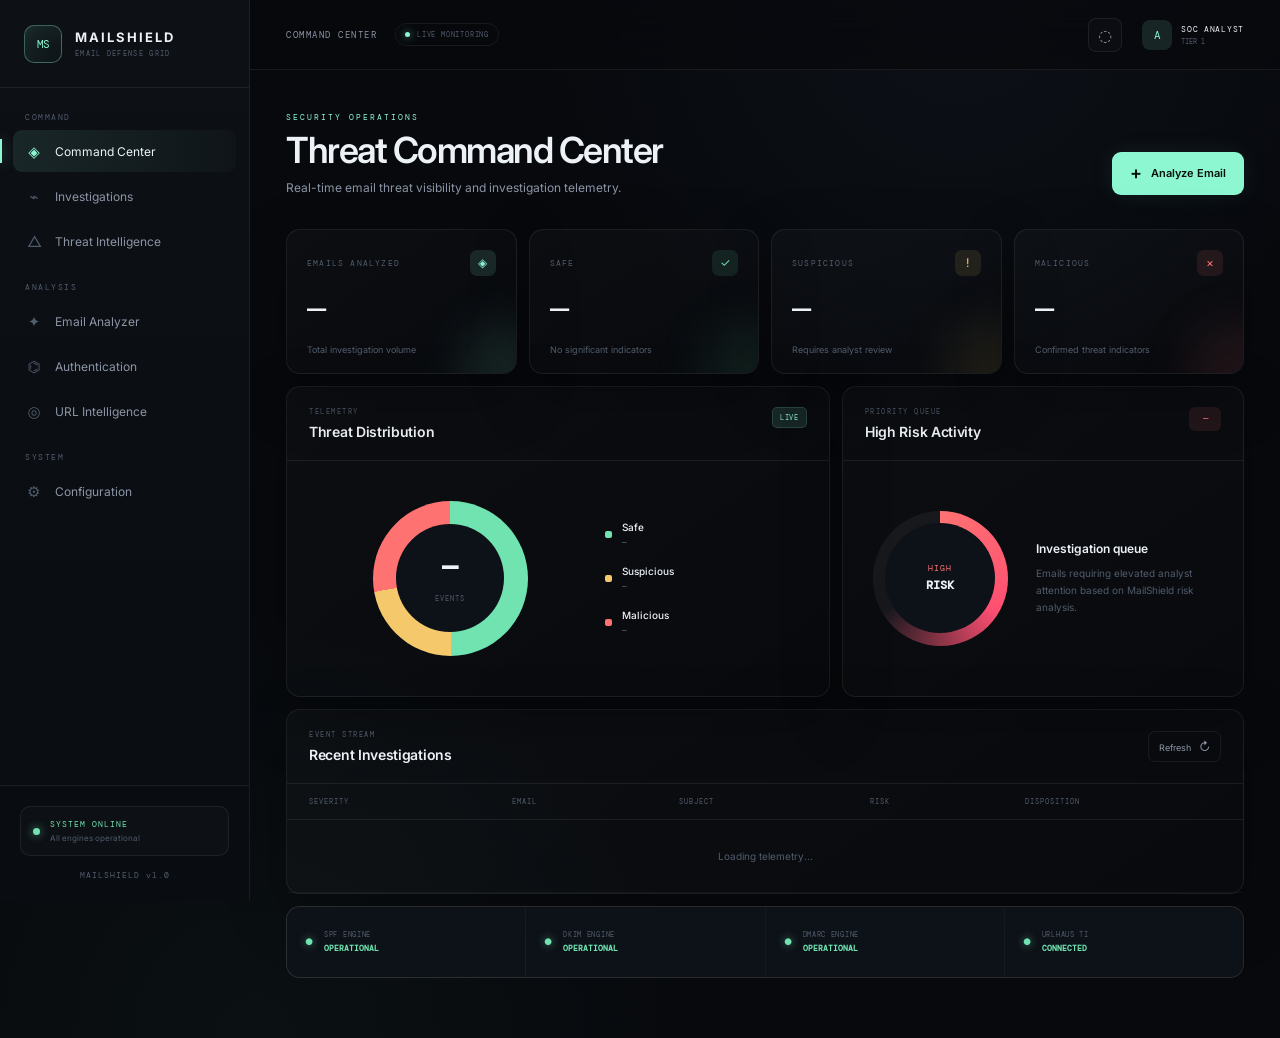
==== frontend/index.html @ 7ecb0693 "Initial MailShield project" ====
<!DOCTYPE html>
<html lang="en">

<head>

    <meta charset="UTF-8">

    <meta
        name="viewport"
        content="width=device-width, initial-scale=1.0"
    >

    <meta
        name="description"
        content="MailShield Email Threat Detection and Investigation Platform"
    >

    <title>MailShield — Security Operations Center</title>

    <link
        rel="stylesheet"
        href="style.css"
    >

</head>


<body>

    <div class="app-shell">

        <!-- =========================================
             SIDEBAR
        ========================================== -->

        <aside class="sidebar">

            <div class="brand">

                <div class="brand-mark">
                    MS
                </div>

                <div class="brand-text">

                    <div class="brand-name">
                        MAILSHIELD
                    </div>

                    <div class="brand-subtitle">
                        EMAIL DEFENSE GRID
                    </div>

                </div>

            </div>


            <nav class="navigation">

                <div class="nav-section-title">
                    COMMAND
                </div>

                <a
                    href="#"
                    class="nav-item active"
                >
                    <span class="nav-icon">◈</span>
                    <span>Command Center</span>
                </a>


                <a
                    href="#"
                    class="nav-item"
                >
                    <span class="nav-icon">⌁</span>
                    <span>Investigations</span>
                </a>


                <a
                    href="#"
                    class="nav-item"
                >
                    <span class="nav-icon">△</span>
                    <span>Threat Intelligence</span>
                </a>


                <div class="nav-section-title">
                    ANALYSIS
                </div>


                <a
                    href="#"
                    class="nav-item"
                >
                    <span class="nav-icon">✦</span>
                    <span>Email Analyzer</span>
                </a>


                <a
                    href="#"
                    class="nav-item"
                >
                    <span class="nav-icon">⌬</span>
                    <span>Authentication</span>
                </a>


                <a
                    href="#"
                    class="nav-item"
                >
                    <span class="nav-icon">◎</span>
                    <span>URL Intelligence</span>
                </a>


                <div class="nav-section-title">
                    SYSTEM
                </div>


                <a
                    href="#"
                    class="nav-item"
                >
                    <span class="nav-icon">⚙</span>
                    <span>Configuration</span>
                </a>


            </nav>


            <div class="sidebar-footer">

                <div class="system-status">

                    <span class="status-dot"></span>

                    <div>

                        <div class="status-title">
                            SYSTEM ONLINE
                        </div>

                        <div class="status-detail">
                            All engines operational
                        </div>

                    </div>

                </div>


                <div class="version">
                    MAILSHIELD v1.0
                </div>

            </div>

        </aside>


        <!-- =========================================
             MAIN CONTENT
        ========================================== -->

        <main class="main-content">


            <!-- TOP BAR -->

            <header class="topbar">

                <div class="mobile-brand">
                    MAILSHIELD
                </div>


                <div class="topbar-left">

                    <div class="breadcrumb">
                        COMMAND CENTER
                    </div>

                    <div class="live-indicator">
                        <span></span>
                        LIVE MONITORING
                    </div>

                </div>


                <div class="topbar-right">

                    <button
                        class="icon-button"
                        title="Notifications"
                    >
                        ◌
                    </button>


                    <div class="analyst-profile">

                        <div class="avatar">
                            A
                        </div>

                        <div class="analyst-info">

                            <div class="analyst-name">
                                SOC ANALYST
                            </div>

                            <div class="analyst-role">
                                TIER 1
                            </div>

                        </div>

                    </div>

                </div>

            </header>


            <!-- =====================================
                 CONTENT
            ====================================== -->

            <section class="dashboard-content">


                <div class="page-heading">

                    <div>

                        <div class="eyebrow">
                            SECURITY OPERATIONS
                        </div>

                        <h1>
                            Threat Command Center
                        </h1>

                        <p>
                            Real-time email threat visibility and investigation telemetry.
                        </p>

                    </div>


                    <button
                        class="upload-button"
                        id="uploadButton"
                    >
                        <span>+</span>
                        Analyze Email
                    </button>

                </div>


                <!-- =================================
                     KPI CARDS
                ================================== -->

                <section class="metrics-grid">


                    <article class="metric-card">

                        <div class="metric-header">

                            <span class="metric-label">
                                EMAILS ANALYZED
                            </span>

                            <span class="metric-icon">
                                ◈
                            </span>

                        </div>

                        <div
                            class="metric-value"
                            id="totalEmails"
                        >
                            —
                        </div>

                        <div class="metric-footer">
                            Total investigation volume
                        </div>

                    </article>


                    <article class="metric-card safe">

                        <div class="metric-header">

                            <span class="metric-label">
                                SAFE
                            </span>

                            <span class="metric-icon">
                                ✓
                            </span>

                        </div>

                        <div
                            class="metric-value"
                            id="safeEmails"
                        >
                            —
                        </div>

                        <div class="metric-footer">
                            No significant indicators
                        </div>

                    </article>


                    <article class="metric-card warning">

                        <div class="metric-header">

                            <span class="metric-label">
                                SUSPICIOUS
                            </span>

                            <span class="metric-icon">
                                !
                            </span>

                        </div>

                        <div
                            class="metric-value"
                            id="suspiciousEmails"
                        >
                            —
                        </div>

                        <div class="metric-footer">
                            Requires analyst review
                        </div>

                    </article>


                    <article class="metric-card danger">

                        <div class="metric-header">

                            <span class="metric-label">
                                MALICIOUS
                            </span>

                            <span class="metric-icon">
                                ×
                            </span>

                        </div>

                        <div
                            class="metric-value"
                            id="maliciousEmails"
                        >
                            —
                        </div>

                        <div class="metric-footer">
                            Confirmed threat indicators
                        </div>

                    </article>


                </section>


                <!-- =================================
                     ANALYTICS ROW
                ================================== -->

                <section class="analytics-grid">


                    <!-- THREAT DISTRIBUTION -->

                    <article class="panel distribution-panel">

                        <div class="panel-header">

                            <div>

                                <div class="panel-kicker">
                                    TELEMETRY
                                </div>

                                <h2>
                                    Threat Distribution
                                </h2>

                            </div>

                            <span class="panel-live">
                                LIVE
                            </span>

                        </div>


                        <div class="distribution-content">

                            <div class="donut-wrapper">

                                <div
                                    class="donut"
                                    id="threatDonut"
                                >

                                    <div class="donut-center">

                                        <strong id="donutTotal">
                                            —
                                        </strong>

                                        <span>
                                            EVENTS
                                        </span>

                                    </div>

                                </div>

                            </div>


                            <div class="legend">

                                <div class="legend-item">

                                    <span class="legend-marker safe-marker"></span>

                                    <div>
                                        <strong>Safe</strong>
                                        <span id="safeLegend">—</span>
                                    </div>

                                </div>


                                <div class="legend-item">

                                    <span class="legend-marker suspicious-marker"></span>

                                    <div>
                                        <strong>Suspicious</strong>
                                        <span id="suspiciousLegend">—</span>
                                    </div>

                                </div>


                                <div class="legend-item">

                                    <span class="legend-marker malicious-marker"></span>

                                    <div>
                                        <strong>Malicious</strong>
                                        <span id="maliciousLegend">—</span>
                                    </div>

                                </div>

                            </div>

                        </div>

                    </article>


                    <!-- RISK OVERVIEW -->

                    <article class="panel risk-panel">

                        <div class="panel-header">

                            <div>

                                <div class="panel-kicker">
                                    PRIORITY QUEUE
                                </div>

                                <h2>
                                    High Risk Activity
                                </h2>

                            </div>

                            <span
                                class="risk-count"
                                id="highRiskCount"
                            >
                                —
                            </span>

                        </div>


                        <div class="risk-visual">

                            <div class="risk-ring">

                                <div class="risk-ring-inner">

                                    <span>
                                        HIGH
                                    </span>

                                    <strong>
                                        RISK
                                    </strong>

                                </div>

                            </div>


                            <div class="risk-copy">

                                <div class="risk-title">
                                    Investigation queue
                                </div>

                                <p>
                                    Emails requiring elevated analyst attention based on MailShield risk analysis.
                                </p>

                            </div>

                        </div>

                    </article>


                </section>


                <!-- =================================
                     RECENT INVESTIGATIONS
                ================================== -->

                <section class="panel investigations-panel">


                    <div class="panel-header investigations-header">

                        <div>

                            <div class="panel-kicker">
                                EVENT STREAM
                            </div>

                            <h2>
                                Recent Investigations
                            </h2>

                        </div>


                        <button
                            class="view-all"
                            id="refreshButton"
                        >
                            Refresh
                            <span>↻</span>
                        </button>

                    </div>


                    <div class="table-wrapper">

                        <table>

                            <thead>

                                <tr>

                                    <th>
                                        SEVERITY
                                    </th>

                                    <th>
                                        EMAIL
                                    </th>

                                    <th>
                                        SUBJECT
                                    </th>

                                    <th>
                                        RISK
                                    </th>

                                    <th>
                                        DISPOSITION
                                    </th>

                                </tr>

                            </thead>


                            <tbody id="investigationTable">

                                <tr>

                                    <td
                                        colspan="5"
                                        class="loading-row"
                                    >
                                        Loading telemetry...
                                    </td>

                                </tr>

                            </tbody>

                        </table>

                    </div>

                </section>


                <!-- =================================
                     SYSTEM TELEMETRY
                ================================== -->

                <section class="telemetry-strip">

                    <div class="telemetry-item">

                        <span class="telemetry-icon">
                            ●
                        </span>

                        <div>

                            <span class="telemetry-label">
                                SPF ENGINE
                            </span>

                            <strong>
                                OPERATIONAL
                            </strong>

                        </div>

                    </div>


                    <div class="telemetry-item">

                        <span class="telemetry-icon">
                            ●
                        </span>

                        <div>

                            <span class="telemetry-label">
                                DKIM ENGINE
                            </span>

                            <strong>
                                OPERATIONAL
                            </strong>

                        </div>

                    </div>


                    <div class="telemetry-item">

                        <span class="telemetry-icon">
                            ●
                        </span>

                        <div>

                            <span class="telemetry-label">
                                DMARC ENGINE
                            </span>

                            <strong>
                                OPERATIONAL
                            </strong>

                        </div>

                    </div>


                    <div class="telemetry-item">

                        <span class="telemetry-icon">
                            ●
                        </span>

                        <div>

                            <span class="telemetry-label">
                                URLHAUS TI
                            </span>

                            <strong>
                                CONNECTED
                            </strong>

                        </div>

                    </div>


                </section>


            </section>

        </main>

    </div>


    <!-- =========================================
         UPLOAD MODAL
    ========================================== -->

    <div
        class="modal-overlay"
        id="uploadModal"
    >

        <div class="upload-modal">

            <button
                class="modal-close"
                id="closeModal"
            >
                ×
            </button>


            <div class="modal-icon">
                ↑
            </div>


            <div class="panel-kicker">
                EMAIL ANALYSIS
            </div>

            <h2>
                Submit Email for Investigation
            </h2>

            <p>
                Upload an RFC-compliant <strong>.eml</strong> file. MailShield will parse and analyze its security indicators.
            </p>


            <label
                class="drop-zone"
                id="dropZone"
            >

                <input
                    type="file"
                    id="emailFile"
                    accept=".eml"
                    hidden
                >

                <span class="drop-icon">
                    ↑
                </span>

                <strong>
                    Drop email here
                </strong>

                <span>
                    or click to browse
                </span>

            </label>


            <div
                class="selected-file"
                id="selectedFile"
            >
                No file selected
            </div>


            <button
                class="analyze-submit"
                id="analyzeSubmit"
                disabled
            >
                Run Investigation
            </button>


            <div
                class="upload-result"
                id="uploadResult"
            ></div>

        </div>

    </div>


    <script src="app.js"></script>

</body>

</html>
---- frontend/style.css ----
@import url('https://fonts.googleapis.com/css2?family=DM+Mono:wght@300;400;500&family=Inter:wght@400;500;600;700&display=swap');


:root {

    --bg-main: #07090d;
    --bg-sidebar: #090c11;
    --bg-panel: #0d1118;
    --bg-panel-hover: #111722;

    --border: rgba(255, 255, 255, 0.07);
    --border-bright: rgba(255, 255, 255, 0.12);

    --text-primary: #edf2f7;
    --text-secondary: #8b95a5;
    --text-muted: #515c6c;

    --accent: #8df7d1;
    --accent-dim: rgba(141, 247, 209, 0.12);

    --safe: #70e3b0;
    --safe-dim: rgba(112, 227, 176, 0.10);

    --warning: #f4c86b;
    --warning-dim: rgba(244, 200, 107, 0.10);

    --danger: #ff7272;
    --danger-dim: rgba(255, 114, 114, 0.10);

    --critical: #ff4f72;

    --sidebar-width: 250px;

    --radius: 14px;

    --shadow:
        0 20px 60px rgba(0, 0, 0, 0.30);
}


* {
    box-sizing: border-box;
    margin: 0;
    padding: 0;
}


html {
    scroll-behavior: smooth;
}


body {

    min-height: 100vh;

    background:
        radial-gradient(
            circle at 75% 0%,
            rgba(83, 112, 145, 0.08),
            transparent 30%
        ),
        radial-gradient(
            circle at 20% 100%,
            rgba(83, 160, 130, 0.05),
            transparent 30%
        ),
        var(--bg-main);

    color: var(--text-primary);

    font-family:
        Inter,
        system-ui,
        sans-serif;

    -webkit-font-smoothing: antialiased;
}


button,
input {
    font: inherit;
}


button {
    cursor: pointer;
}


/* =========================================
   APP SHELL
========================================= */

.app-shell {

    min-height: 100vh;

    display: flex;
}


/* =========================================
   SIDEBAR
========================================= */

.sidebar {

    position: fixed;

    inset: 0 auto 0 0;

    width: var(--sidebar-width);

    display: flex;

    flex-direction: column;

    background:
        linear-gradient(
            180deg,
            rgba(255,255,255,0.015),
            transparent
        ),
        var(--bg-sidebar);

    border-right: 1px solid var(--border);

    z-index: 20;
}


.brand {

    height: 88px;

    padding: 0 24px;

    display: flex;

    align-items: center;

    gap: 13px;

    border-bottom: 1px solid var(--border);
}


.brand-mark {

    width: 38px;
    height: 38px;

    display: grid;

    place-items: center;

    border: 1px solid rgba(141,247,209,0.35);

    border-radius: 10px;

    color: var(--accent);

    font-family: "DM Mono", monospace;

    font-size: 11px;

    letter-spacing: -0.5px;

    background:
        linear-gradient(
            135deg,
            rgba(141,247,209,0.10),
            transparent
        );

    box-shadow:
        inset 0 0 20px rgba(141,247,209,0.03);
}


.brand-name {

    font-size: 13px;

    font-weight: 700;

    letter-spacing: 2px;
}


.brand-subtitle {

    margin-top: 4px;

    color: var(--text-muted);

    font-family: "DM Mono", monospace;

    font-size: 7px;

    letter-spacing: 1.3px;
}


.navigation {

    flex: 1;

    padding: 24px 13px;
}


.nav-section-title {

    margin: 20px 12px 8px;

    color: var(--text-muted);

    font-family: "DM Mono", monospace;

    font-size: 8px;

    letter-spacing: 1.5px;
}


.nav-section-title:first-child {
    margin-top: 0;
}


.nav-item {

    position: relative;

    height: 42px;

    display: flex;

    align-items: center;

    gap: 12px;

    padding: 0 12px;

    margin: 3px 0;

    border-radius: 9px;

    color: var(--text-secondary);

    text-decoration: none;

    font-size: 12px;

    transition:
        background 0.2s ease,
        color 0.2s ease;
}


.nav-item:hover {

    color: var(--text-primary);

    background: rgba(255,255,255,0.035);
}


.nav-item.active {

    color: var(--text-primary);

    background:
        linear-gradient(
            90deg,
            rgba(141,247,209,0.10),
            rgba(141,247,209,0.025)
        );
}


.nav-item.active::before {

    content: "";

    position: absolute;

    left: -13px;

    top: 9px;

    width: 2px;

    height: 24px;

    background: var(--accent);

    box-shadow:
        0 0 14px rgba(141,247,209,0.6);
}


.nav-icon {

    width: 18px;

    text-align: center;

    color: var(--text-muted);

    font-size: 15px;
}


.nav-item.active .nav-icon {
    color: var(--accent);
}


.sidebar-footer {

    padding: 20px;

    border-top: 1px solid var(--border);
}


.system-status {

    display: flex;

    align-items: center;

    gap: 10px;

    padding: 12px;

    border: 1px solid var(--border);

    border-radius: 10px;

    background: rgba(255,255,255,0.018);
}


.status-dot {

    width: 7px;
    height: 7px;

    border-radius: 50%;

    background: var(--safe);

    box-shadow:
        0 0 10px rgba(112,227,176,0.7);
}


.status-title {

    font-family: "DM Mono", monospace;

    font-size: 8px;

    letter-spacing: 1px;

    color: var(--safe);
}


.status-detail {

    margin-top: 4px;

    color: var(--text-muted);

    font-size: 8px;
}


.version {

    margin-top: 14px;

    color: var(--text-muted);

    font-family: "DM Mono", monospace;

    font-size: 8px;

    text-align: center;

    letter-spacing: 1px;
}


/* =========================================
   MAIN
========================================= */

.main-content {

    width: calc(100% - var(--sidebar-width));

    margin-left: var(--sidebar-width);

    min-height: 100vh;
}


/* =========================================
   TOPBAR
========================================= */

.topbar {

    height: 70px;

    padding: 0 36px;

    display: flex;

    align-items: center;

    justify-content: space-between;

    border-bottom: 1px solid var(--border);

    background: rgba(7,9,13,0.72);

    backdrop-filter: blur(18px);

    position: sticky;

    top: 0;

    z-index: 10;
}


.topbar-left {

    display: flex;

    align-items: center;

    gap: 18px;
}


.breadcrumb {

    color: var(--text-secondary);

    font-family: "DM Mono", monospace;

    font-size: 9px;

    letter-spacing: 1.5px;
}


.live-indicator {

    display: flex;

    align-items: center;

    gap: 7px;

    padding: 6px 9px;

    border: 1px solid var(--border);

    border-radius: 100px;

    color: var(--text-muted);

    font-family: "DM Mono", monospace;

    font-size: 7px;

    letter-spacing: 0.8px;
}


.live-indicator span {

    width: 5px;
    height: 5px;

    border-radius: 50%;

    background: var(--accent);

    box-shadow:
        0 0 9px rgba(141,247,209,0.8);
}


.topbar-right {

    display: flex;

    align-items: center;

    gap: 20px;
}


.icon-button {

    width: 34px;
    height: 34px;

    border: 1px solid var(--border);

    border-radius: 8px;

    color: var(--text-secondary);

    background: rgba(255,255,255,0.02);

    transition: 0.2s ease;
}


.icon-button:hover {

    color: var(--text-primary);

    border-color: var(--border-bright);
}


.analyst-profile {

    display: flex;

    align-items: center;

    gap: 9px;
}


.avatar {

    width: 30px;
    height: 30px;

    display: grid;

    place-items: center;

    border-radius: 8px;

    color: var(--accent);

    background: var(--accent-dim);

    font-family: "DM Mono", monospace;

    font-size: 11px;
}


.analyst-name {

    font-family: "DM Mono", monospace;

    font-size: 8px;

    letter-spacing: 0.7px;
}


.analyst-role {

    margin-top: 3px;

    color: var(--text-muted);

    font-family: "DM Mono", monospace;

    font-size: 7px;
}


.mobile-brand {
    display: none;
}


/* =========================================
   DASHBOARD CONTENT
========================================= */

.dashboard-content {

    max-width: 1550px;

    margin: auto;

    padding: 42px 36px 60px;
}


.page-heading {

    display: flex;

    align-items: flex-end;

    justify-content: space-between;

    gap: 20px;

    margin-bottom: 34px;
}


.eyebrow {

    margin-bottom: 9px;

    color: var(--accent);

    font-family: "DM Mono", monospace;

    font-size: 8px;

    letter-spacing: 2px;
}


.page-heading h1 {

    font-size: clamp(25px, 3vw, 36px);

    line-height: 1.1;

    letter-spacing: -1.5px;

    font-weight: 600;
}


.page-heading p {

    margin-top: 9px;

    color: var(--text-secondary);

    font-size: 12px;
}


.upload-button {

    height: 43px;

    display: flex;

    align-items: center;

    gap: 9px;

    padding: 0 17px;

    border: 1px solid rgba(141,247,209,0.25);

    border-radius: 9px;

    color: #06100c;

    background: var(--accent);

    font-size: 11px;

    font-weight: 600;

    box-shadow:
        0 0 25px rgba(141,247,209,0.08);

    transition:
        transform 0.2s ease,
        box-shadow 0.2s ease;
}


.upload-button:hover {

    transform: translateY(-1px);

    box-shadow:
        0 8px 30px rgba(141,247,209,0.15);
}


.upload-button span {

    font-size: 18px;

    line-height: 1;
}


/* =========================================
   METRICS
========================================= */

.metrics-grid {

    display: grid;

    grid-template-columns:
        repeat(4, 1fr);

    gap: 12px;

    margin-bottom: 12px;
}


.metric-card {

    position: relative;

    min-height: 145px;

    padding: 20px;

    overflow: hidden;

    border: 1px solid var(--border);

    border-radius: var(--radius);

    background:
        linear-gradient(
            145deg,
            rgba(255,255,255,0.025),
            rgba(255,255,255,0.008)
        );

    box-shadow: var(--shadow);
}


.metric-card::after {

    content: "";

    position: absolute;

    width: 100px;
    height: 100px;

    right: -45px;
    bottom: -50px;

    border-radius: 50%;

    background: var(--accent-dim);

    filter: blur(25px);
}


.metric-card.safe::after {
    background: var(--safe-dim);
}


.metric-card.warning::after {
    background: var(--warning-dim);
}


.metric-card.danger::after {
    background: var(--danger-dim);
}


.metric-header {

    display: flex;

    align-items: center;

    justify-content: space-between;
}


.metric-label {

    color: var(--text-muted);

    font-family: "DM Mono", monospace;

    font-size: 8px;

    letter-spacing: 1.2px;
}


.metric-icon {

    width: 26px;
    height: 26px;

    display: grid;

    place-items: center;

    border-radius: 7px;

    color: var(--accent);

    background: var(--accent-dim);

    font-size: 12px;
}


.metric-card.safe .metric-icon {

    color: var(--safe);

    background: var(--safe-dim);
}


.metric-card.warning .metric-icon {

    color: var(--warning);

    background: var(--warning-dim);
}


.metric-card.danger .metric-icon {

    color: var(--danger);

    background: var(--danger-dim);
}


.metric-value {

    margin-top: 18px;

    font-family: "DM Mono", monospace;

    font-size: 32px;

    line-height: 1;

    letter-spacing: -2px;
}


.metric-footer {

    position: absolute;

    left: 20px;
    bottom: 18px;

    color: var(--text-muted);

    font-size: 9px;
}


/* =========================================
   PANELS
========================================= */

.analytics-grid {

    display: grid;

    grid-template-columns:
        1.15fr 0.85fr;

    gap: 12px;

    margin-bottom: 12px;
}


.panel {

    border: 1px solid var(--border);

    border-radius: var(--radius);

    background:
        linear-gradient(
            145deg,
            rgba(255,255,255,0.022),
            rgba(255,255,255,0.008)
        );

    box-shadow: var(--shadow);
}


.panel-header {

    padding: 20px 22px;

    display: flex;

    align-items: flex-start;

    justify-content: space-between;

    border-bottom: 1px solid var(--border);
}


.panel-kicker {

    margin-bottom: 7px;

    color: var(--text-muted);

    font-family: "DM Mono", monospace;

    font-size: 7px;

    letter-spacing: 1.5px;
}


.panel-header h2 {

    font-size: 14px;

    font-weight: 600;

    letter-spacing: -0.3px;
}


.panel-live {

    padding: 5px 7px;

    border: 1px solid rgba(141,247,209,0.15);

    border-radius: 5px;

    color: var(--accent);

    background: var(--accent-dim);

    font-family: "DM Mono", monospace;

    font-size: 7px;

    letter-spacing: 0.8px;
}


/* =========================================
   DISTRIBUTION
========================================= */

.distribution-content {

    min-height: 235px;

    display: flex;

    align-items: center;

    justify-content: center;

    gap: 65px;

    padding: 24px;
}


.donut-wrapper {

    width: 180px;
    height: 180px;

    display: grid;

    place-items: center;
}


.donut {

    width: 155px;
    height: 155px;

    display: grid;

    place-items: center;

    border-radius: 50%;

    background:
        conic-gradient(
            var(--safe) 0deg,
            var(--safe) 180deg,
            var(--warning) 180deg,
            var(--warning) 260deg,
            var(--danger) 260deg,
            var(--danger) 360deg
        );

    position: relative;
}


.donut::after {

    content: "";

    position: absolute;

    width: 108px;
    height: 108px;

    border-radius: 50%;

    background: var(--bg-panel);
}


.donut-center {

    position: relative;

    z-index: 2;

    text-align: center;
}


.donut-center strong {

    display: block;

    font-family: "DM Mono", monospace;

    font-size: 26px;
}


.donut-center span {

    color: var(--text-muted);

    font-family: "DM Mono", monospace;

    font-size: 7px;

    letter-spacing: 1px;
}


.legend {

    min-width: 150px;

    display: flex;

    flex-direction: column;

    gap: 18px;
}


.legend-item {

    display: flex;

    align-items: center;

    gap: 10px;
}


.legend-marker {

    width: 7px;
    height: 7px;

    border-radius: 2px;
}


.safe-marker {
    background: var(--safe);
}


.suspicious-marker {
    background: var(--warning);
}


.malicious-marker {
    background: var(--danger);
}


.legend-item strong {

    display: block;

    font-size: 10px;

    font-weight: 500;
}


.legend-item div span {

    display: block;

    margin-top: 4px;

    color: var(--text-muted);

    font-family: "DM Mono", monospace;

    font-size: 8px;
}


/* =========================================
   RISK PANEL
========================================= */

.risk-count {

    min-width: 32px;

    padding: 6px 8px;

    border-radius: 6px;

    color: var(--danger);

    background: var(--danger-dim);

    text-align: center;

    font-family: "DM Mono", monospace;

    font-size: 9px;
}


.risk-visual {

    min-height: 235px;

    display: flex;

    align-items: center;

    justify-content: center;

    gap: 28px;

    padding: 30px;
}


.risk-ring {

    width: 135px;
    height: 135px;

    display: grid;

    place-items: center;

    flex-shrink: 0;

    border-radius: 50%;

    background:
        conic-gradient(
            var(--danger),
            var(--critical),
            rgba(255,255,255,0.05),
            rgba(255,255,255,0.05)
        );

    position: relative;
}


.risk-ring::after {

    content: "";

    position: absolute;

    width: 110px;
    height: 110px;

    border-radius: 50%;

    background: var(--bg-panel);
}


.risk-ring-inner {

    position: relative;

    z-index: 2;

    text-align: center;
}


.risk-ring-inner span {

    display: block;

    color: var(--danger);

    font-family: "DM Mono", monospace;

    font-size: 8px;

    letter-spacing: 1px;
}


.risk-ring-inner strong {

    display: block;

    margin-top: 4px;

    font-family: "DM Mono", monospace;

    font-size: 12px;
}


.risk-title {

    font-size: 12px;

    font-weight: 600;
}


.risk-copy p {

    max-width: 230px;

    margin-top: 9px;

    color: var(--text-muted);

    font-size: 10px;

    line-height: 1.7;
}


/* =========================================
   INVESTIGATIONS
========================================= */

.investigations-header {

    align-items: center;
}


.view-all {

    border: 1px solid var(--border);

    border-radius: 7px;

    padding: 7px 10px;

    color: var(--text-secondary);

    background: transparent;

    font-size: 9px;
}


.view-all:hover {

    color: var(--text-primary);

    border-color: var(--border-bright);
}


.view-all span {

    margin-left: 5px;

    font-size: 12px;
}


.table-wrapper {
    overflow-x: auto;
}


table {

    width: 100%;

    border-collapse: collapse;
}


th {

    padding: 13px 22px;

    color: var(--text-muted);

    border-bottom: 1px solid var(--border);

    font-family: "DM Mono", monospace;

    font-size: 7px;

    font-weight: 400;

    letter-spacing: 1px;

    text-align: left;

    white-space: nowrap;
}


td {

    padding: 15px 22px;

    border-bottom: 1px solid rgba(255,255,255,0.035);

    font-size: 10px;

    white-space: nowrap;
}


tbody tr {

    transition: background 0.18s ease;

    cursor: pointer;
}


tbody tr:hover {

    background: rgba(255,255,255,0.018);
}


.loading-row {

    padding: 30px;

    color: var(--text-muted);

    text-align: center;
}


.severity {

    display: inline-flex;

    align-items: center;

    gap: 6px;

    font-family: "DM Mono", monospace;

    font-size: 7px;

    letter-spacing: 0.5px;
}


.severity-dot {

    width: 6px;
    height: 6px;

    border-radius: 50%;
}


.severity-low .severity-dot {
    background: var(--safe);
}


.severity-medium .severity-dot {
    background: var(--warning);
}


.severity-high .severity-dot,
.severity-critical .severity-dot {
    background: var(--danger);
}


.email-cell {

    max-width: 210px;

    overflow: hidden;

    text-overflow: ellipsis;
}


.email-sender {

    color: var(--text-primary);

    font-size: 10px;
}


.subject-cell {

    max-width: 300px;

    overflow: hidden;

    text-overflow: ellipsis;

    color: var(--text-secondary);
}


.risk-score {

    font-family: "DM Mono", monospace;

    font-size: 10px;
}


.disposition {

    display: inline-block;

    padding: 5px 8px;

    border-radius: 5px;

    font-family: "DM Mono", monospace;

    font-size: 7px;

    letter-spacing: 0.5px;

    text-transform: uppercase;
}


.disposition.safe {

    color: var(--safe);

    background: var(--safe-dim);
}


.disposition.suspicious {

    color: var(--warning);

    background: var(--warning-dim);
}


.disposition.malicious {

    color: var(--danger);

    background: var(--danger-dim);
}


/* =========================================
   TELEMETRY STRIP
========================================= */

.telemetry-strip {

    display: grid;

    grid-template-columns:
        repeat(4, 1fr);

    gap: 1px;

    margin-top: 12px;

    overflow: hidden;

    border: 1px solid var(--border);

    border-radius: var(--radius);

    background: var(--border);
}


.telemetry-item {

    min-height: 70px;

    display: flex;

    align-items: center;

    gap: 11px;

    padding: 14px 18px;

    background: var(--bg-panel);
}


.telemetry-icon {

    color: var(--safe);

    font-size: 9px;

    text-shadow:
        0 0 8px rgba(112,227,176,0.6);
}


.telemetry-label {

    display: block;

    color: var(--text-muted);

    font-family: "DM Mono", monospace;

    font-size: 7px;

    letter-spacing: 0.7px;
}


.telemetry-item strong {

    display: block;

    margin-top: 4px;

    color: var(--safe);

    font-family: "DM Mono", monospace;

    font-size: 8px;
}


/* =========================================
   MODAL
========================================= */

.modal-overlay {

    position: fixed;

    inset: 0;

    display: none;

    place-items: center;

    padding: 20px;

    background: rgba(0,0,0,0.72);

    backdrop-filter: blur(12px);

    z-index: 100;
}


.modal-overlay.open {
    display: grid;
}


.upload-modal {

    position: relative;

    width: min(520px, 100%);

    padding: 34px;

    border: 1px solid var(--border-bright);

    border-radius: 18px;

    background:
        linear-gradient(
            145deg,
            #11161e,
            #0b0e14
        );

    box-shadow:
        0 40px 100px rgba(0,0,0,0.65);
}


.modal-close {

    position: absolute;

    top: 15px;
    right: 15px;

    width: 30px;
    height: 30px;

    border: 1px solid var(--border);

    border-radius: 7px;

    color: var(--text-secondary);

    background: transparent;

    font-size: 17px;
}


.modal-icon {

    width: 45px;
    height: 45px;

    display: grid;

    place-items: center;

    margin-bottom: 22px;

    border-radius: 11px;

    color: var(--accent);

    background: var(--accent-dim);

    font-size: 20px;
}


.upload-modal h2 {

    font-size: 21px;

    letter-spacing: -0.5px;
}


.upload-modal > p {

    margin-top: 10px;

    color: var(--text-secondary);

    font-size: 10px;

    line-height: 1.7;
}


.drop-zone {

    min-height: 155px;

    margin-top: 22px;

    display: flex;

    flex-direction: column;

    align-items: center;

    justify-content: center;

    gap: 7px;

    border: 1px dashed rgba(141,247,209,0.20);

    border-radius: 12px;

    background: rgba(141,247,209,0.025);

    cursor: pointer;

    transition: 0.2s ease;
}


.drop-zone:hover,
.drop-zone.dragging {

    border-color: rgba(141,247,209,0.5);

    background: rgba(141,247,209,0.055);
}


.drop-icon {

    margin-bottom: 5px;

    color: var(--accent);

    font-size: 22px;
}


.drop-zone strong {

    font-size: 11px;
}


.drop-zone span:not(.drop-icon) {

    color: var(--text-muted);

    font-size: 9px;
}


.selected-file {

    margin-top: 10px;

    padding: 10px;

    overflow: hidden;

    border-radius: 7px;

    color: var(--text-secondary);

    background: rgba(255,255,255,0.025);

    font-family: "DM Mono", monospace;

    font-size: 8px;

    text-overflow: ellipsis;

    white-space: nowrap;
}


.analyze-submit {

    width: 100%;

    height: 43px;

    margin-top: 12px;

    border: 0;

    border-radius: 8px;

    color: #06100c;

    background: var(--accent);

    font-size: 10px;

    font-weight: 600;
}


.analyze-submit:disabled {

    cursor: not-allowed;

    opacity: 0.35;
}


.upload-result {

    margin-top: 12px;

    color: var(--text-secondary);

    font-family: "DM Mono", monospace;

    font-size: 8px;

    line-height: 1.7;
}


/* =========================================
   RESPONSIVE
========================================= */

@media (max-width: 1100px) {

    .metrics-grid {

        grid-template-columns:
            repeat(2, 1fr);
    }


    .analytics-grid {

        grid-template-columns: 1fr;
    }

}


@media (max-width: 800px) {

    :root {
        --sidebar-width: 0px;
    }


    .sidebar {

        display: none;
    }


    .main-content {

        width: 100%;

        margin-left: 0;
    }


    .mobile-brand {

        display: block;

        color: var(--accent);

        font-family: "DM Mono", monospace;

        font-size: 10px;

        letter-spacing: 1.5px;
    }


    .topbar {

        padding: 0 18px;
    }


    .breadcrumb {

        display: none;
    }


    .dashboard-content {

        padding: 28px 18px 45px;
    }


    .page-heading {

        align-items: flex-start;

        flex-direction: column;
    }


    .metrics-grid {

        grid-template-columns: 1fr;
    }


    .distribution-content {

        gap: 25px;
    }


    .telemetry-strip {

        grid-template-columns:
            repeat(2, 1fr);
    }

}


@media (max-width: 520px) {

    .analyst-info {

        display: none;
    }


    .topbar-right {

        gap: 8px;
    }


    .distribution-content {

        flex-direction: column;

        padding: 30px 15px;
    }


    .risk-visual {

        flex-direction: column;

        text-align: center;
    }


    .risk-copy p {

        margin-left: auto;
        margin-right: auto;
    }


    .telemetry-strip {

        grid-template-columns: 1fr;
    }


    .upload-modal {

        padding: 25px 20px;
    }

}


/* =========================================
   INVESTIGATION VIEW
========================================= */

.back-button {
    display: inline-flex;
    align-items: center;
    gap: 8px;
    padding: 10px 14px;
    border: 1px solid var(--border);
    border-radius: 10px;
    color: var(--text-secondary);
    text-decoration: none;
    font-size: 12px;
    font-weight: 600;
    transition: 0.2s ease;
}

.back-button:hover {
    color: var(--text-primary);
    border-color: var(--border-bright);
    background: var(--bg-panel);
}


.investigation-loading {
    min-height: 300px;
    display: flex;
    align-items: center;
    justify-content: center;
    gap: 12px;
    color: var(--text-secondary);
}


.loading-spinner {
    width: 18px;
    height: 18px;
    border: 2px solid var(--border);
    border-top-color: var(--accent);
    border-radius: 50%;
    animation: mailshield-spin 0.8s linear infinite;
}


@keyframes mailshield-spin {
    to {
        transform: rotate(360deg);
    }
}


.investigation-error {
    margin-top: 24px;
    padding: 20px;
    display: flex;
    align-items: center;
    gap: 16px;
    border: 1px solid rgba(255, 114, 114, 0.2);
    border-radius: var(--radius);
    background: var(--danger-dim);
}


.error-icon {
    width: 38px;
    height: 38px;
    display: grid;
    place-items: center;
    border-radius: 10px;
    background: rgba(255, 114, 114, 0.12);
    color: var(--danger);
    font-weight: 700;
}


.investigation-error strong {
    color: var(--text-primary);
}


.investigation-error p {
    margin: 5px 0 0;
    color: var(--text-secondary);
}


.investigation-hero {
    margin-top: 28px;
    padding: 26px;
    display: flex;
    align-items: center;
    justify-content: space-between;
    gap: 20px;
    border: 1px solid var(--border);
    border-radius: var(--radius);
    background:
        linear-gradient(
            135deg,
            rgba(141, 247, 209, 0.035),
            transparent 45%
        ),
        var(--bg-panel);
    box-shadow: var(--shadow);
}


.investigation-hero h2 {
    margin: 7px 0 8px;
    max-width: 850px;
    font-size: clamp(20px, 2vw, 30px);
    line-height: 1.25;
}


.mono-text {
    font-family: "DM Mono", monospace;
    color: var(--text-muted);
    font-size: 11px;
    word-break: break-all;
}


.status-badge {
    display: inline-flex;
    align-items: center;
    justify-content: center;
    min-width: 92px;
    padding: 8px 12px;
    border-radius: 999px;
    background: var(--accent-dim);
    color: var(--accent);
    border: 1px solid rgba(141, 247, 209, 0.15);
    font-family: "DM Mono", monospace;
    font-size: 10px;
    font-weight: 600;
    text-transform: uppercase;
}


.investigation-grid {
    margin-top: 18px;
    display: grid;
    grid-template-columns: repeat(2, minmax(0, 1fr));
    gap: 18px;
}


.investigation-card {
    padding: 20px;
    border: 1px solid var(--border);
    border-radius: var(--radius);
    background: var(--bg-panel);
}


.full-width {
    margin-top: 18px;
}


.card-header {
    display: flex;
    align-items: center;
    justify-content: space-between;
    padding-bottom: 16px;
    margin-bottom: 4px;
    border-bottom: 1px solid var(--border);
    color: var(--text-secondary);
    font-family: "DM Mono", monospace;
    font-size: 10px;
    letter-spacing: 0.08em;
}


.card-icon {
    color: var(--accent);
    font-size: 9px;
}


.data-list {
    margin-top: 8px;
}


.data-row {
    display: flex;
    align-items: flex-start;
    justify-content: space-between;
    gap: 20px;
    padding: 11px 0;
    border-bottom: 1px solid rgba(255,255,255,0.035);
}


.data-row:last-child {
    border-bottom: 0;
}


.data-row span {
    color: var(--text-muted);
    font-size: 12px;
}


.data-row strong {
    max-width: 65%;
    text-align: right;
    color: var(--text-primary);
    font-size: 12px;
    word-break: break-word;
}


.auth-result {
    display: inline-flex;
    margin: 14px 0 8px;
    padding: 6px 10px;
    border-radius: 7px;
    font-family: "DM Mono", monospace;
    font-size: 11px;
    text-transform: uppercase;
}


.result-pass {
    color: var(--safe);
    background: var(--safe-dim);
}


.result-fail {
    color: var(--danger);
    background: var(--danger-dim);
}


.result-warning {
    color: var(--warning);
    background: var(--warning-dim);
}


.result-neutral {
    color: var(--text-secondary);
    background: rgba(255,255,255,0.05);
}


.analysis-banner {
    margin-top: 16px;
    padding: 12px 14px;
    border-radius: 9px;
    background: rgba(255,255,255,0.035);
    color: var(--text-secondary);
    font-family: "DM Mono", monospace;
    font-size: 11px;
}


.analysis-grid {
    margin-top: 18px;
    display: grid;
    grid-template-columns: repeat(3, minmax(0, 1fr));
    gap: 12px;
}


.analysis-item {
    padding: 14px;
    border: 1px solid var(--border);
    border-radius: 10px;
    background: rgba(255,255,255,0.015);
}


.analysis-item span {
    display: block;
    margin-bottom: 8px;
    color: var(--text-muted);
    font-size: 10px;
    text-transform: uppercase;
}


.analysis-item strong {
    color: var(--text-primary);
    font-size: 12px;
    word-break: break-word;
}


.url-summary {
    display: flex;
    gap: 12px;
    margin-top: 16px;
}


.metric-box {
    min-width: 130px;
    padding: 14px;
    border: 1px solid var(--border);
    border-radius: 10px;
    background: rgba(255,255,255,0.015);
}


.metric-box span {
    display: block;
    margin-bottom: 7px;
    color: var(--text-muted);
    font-family: "DM Mono", monospace;
    font-size: 9px;
}


.metric-box strong {
    font-size: 22px;
    color: var(--text-primary);
}


.url-list {
    margin-top: 14px;
}


.url-item {
    padding: 15px;
    margin-bottom: 9px;
    border: 1px solid var(--border);
    border-radius: 10px;
    background: rgba(255,255,255,0.015);
}


.url-main {
    display: flex;
    align-items: flex-start;
    gap: 12px;
}


.url-status {
    flex-shrink: 0;
    padding: 4px 7px;
    border-radius: 5px;
    font-family: "DM Mono", monospace;
    font-size: 9px;
    text-transform: uppercase;
}


.url-value {
    color: var(--text-primary);
    font-family: "DM Mono", monospace;
    font-size: 11px;
    line-height: 1.6;
    overflow-wrap: anywhere;
}


.url-meta {
    display: flex;
    flex-wrap: wrap;
    gap: 15px;
    margin-top: 10px;
    margin-left: 57px;
    color: var(--text-muted);
    font-family: "DM Mono", monospace;
    font-size: 9px;
}


.attachment-list {
    margin-top: 14px;
}


.attachment-item {
    display: flex;
    align-items: center;
    gap: 12px;
    padding: 12px;
    margin-bottom: 8px;
    border: 1px solid var(--border);
    border-radius: 9px;
    color: var(--text-primary);
    font-size: 12px;
}


.attachment-icon {
    padding: 5px 7px;
    border-radius: 5px;
    background: var(--accent-dim);
    color: var(--accent);
    font-family: "DM Mono", monospace;
    font-size: 8px;
}


.empty-state {
    padding: 20px;
    text-align: center;
    color: var(--text-muted);
    font-family: "DM Mono", monospace;
    font-size: 10px;
}


.code-panel,
.email-body {
    width: 100%;
    min-height: 180px;
    margin: 14px 0 0;
    padding: 16px;
    box-sizing: border-box;
    overflow: auto;
    border: 1px solid var(--border);
    border-radius: 10px;
    background: #080b10;
    color: #aab5c5;
    font-family: "DM Mono", monospace;
    font-size: 11px;
    line-height: 1.7;
    white-space: pre-wrap;
    word-break: break-word;
}


.email-body {
    min-height: 260px;
}


@media (max-width: 900px) {

    .investigation-grid {
        grid-template-columns: 1fr;
    }

    .analysis-grid {
        grid-template-columns: repeat(2, 1fr);
    }

}


@media (max-width: 600px) {

    .investigation-hero {
        align-items: flex-start;
        flex-direction: column;
    }

    .analysis-grid {
        grid-template-columns: 1fr;
    }

    .url-summary {
        flex-direction: column;
    }

    .metric-box {
        width: 100%;
        box-sizing: border-box;
    }

    .data-row {
        flex-direction: column;
        gap: 5px;
    }

    .data-row strong {
        max-width: 100%;
        text-align: left;
    }

    .url-main {
        flex-direction: column;
    }

    .url-meta {
        margin-left: 0;
    }

}

/* =========================================
   CLICKABLE INVESTIGATION ROWS
========================================= */

.investigation-row {
    cursor: pointer;
    transition:
        background 0.2s ease,
        border-color 0.2s ease,
        transform 0.2s ease;
}

.investigation-row:hover {
    background: var(--bg-panel-hover);
    border-color: var(--border-bright);
}

.investigation-row:focus {
    outline: 1px solid var(--accent);
    outline-offset: -1px;
}

.open-investigation {
    color: var(--accent);
    font-family: "DM Mono", monospace;
    font-size: 10px;
    white-space: nowrap;
}



/* =========================================
   RISK INTELLIGENCE
========================================= */

.risk-overview {
    margin-top: 18px;
    display: grid;
    grid-template-columns: 1.2fr 1fr 1fr;
    gap: 18px;
}


.risk-score-card,
.risk-summary-card {
    padding: 22px;
    border: 1px solid var(--border);
    border-radius: var(--radius);
    background:
        linear-gradient(
            135deg,
            rgba(141, 247, 209, 0.025),
            transparent 55%
        ),
        var(--bg-panel);
}


.risk-card-label {
    color: var(--text-muted);
    font-family: "DM Mono", monospace;
    font-size: 9px;
    letter-spacing: 0.1em;
}


.risk-score {
    margin-top: 8px;
    font-family: "DM Mono", monospace;
    font-size: 46px;
    font-weight: 500;
    line-height: 1;
}


.risk-scale {
    height: 5px;
    margin-top: 18px;
    overflow: hidden;
    border-radius: 999px;
    background: rgba(255,255,255,0.06);
}


.risk-bar {
    width: 0;
    height: 100%;
    border-radius: inherit;
    transition: width 0.7s ease;
    background: var(--accent);
}


.risk-low {
    background: var(--safe);
}


.risk-medium {
    background: var(--warning);
}


.risk-high {
    background: #ff9b61;
}


.risk-critical {
    background: var(--danger);
}


.risk-level {
    display: inline-block;
    margin-top: 12px;
    font-family: "DM Mono", monospace;
    font-size: 10px;
    text-transform: uppercase;
}


.risk-disposition {
    margin-top: 12px;
    font-family: "DM Mono", monospace;
    font-size: 25px;
    font-weight: 500;
}


.risk-summary-card p {
    margin: 12px 0 0;
    color: var(--text-muted);
    font-size: 11px;
    line-height: 1.6;
}


.signal-count {
    margin-top: 10px;
    color: var(--text-primary);
    font-family: "DM Mono", monospace;
    font-size: 34px;
}


.risk-safe {
    color: var(--safe);
}


.risk-warning {
    color: var(--warning);
}


.risk-high-text {
    color: #ff9b61;
}


.risk-danger {
    color: var(--danger);
}


.risk-neutral {
    color: var(--text-secondary);
}


/* =========================================
   SIGNAL LIST
========================================= */

.signal-list {
    margin-top: 14px;
}


.signal-item {
    display: grid;
    grid-template-columns: 80px 1fr auto;
    align-items: center;
    gap: 15px;
    padding: 14px;
    margin-bottom: 8px;
    border: 1px solid var(--border);
    border-radius: 10px;
    background: rgba(255,255,255,0.015);
}


.signal-category {
    padding: 6px 8px;
    border-radius: 5px;
    background: var(--accent-dim);
    color: var(--accent);
    font-family: "DM Mono", monospace;
    font-size: 8px;
    text-align: center;
}


.signal-details strong {
    display: block;
    color: var(--text-primary);
    font-size: 12px;
}


.signal-details span {
    display: block;
    margin-top: 5px;
    color: var(--text-muted);
    font-family: "DM Mono", monospace;
    font-size: 9px;
}


.signal-score {
    color: var(--danger);
    font-family: "DM Mono", monospace;
    font-size: 12px;
}


@media (max-width: 1000px) {

    .risk-overview {
        grid-template-columns: 1fr 1fr;
    }

    .risk-score-card {
        grid-column: span 2;
    }

}


@media (max-width: 600px) {

    .risk-overview {
        grid-template-columns: 1fr;
    }

    .risk-score-card {
        grid-column: auto;
    }

    .signal-item {
        grid-template-columns: 65px 1fr;
    }

    .signal-score {
        grid-column: 2;
    }

}

/* =========================================
   HIGH RISK ACTIVITY
========================================= */

.high-risk-item {
    display: grid;
    grid-template-columns: 70px 1fr auto;
    align-items: center;
    gap: 14px;
    padding: 13px 0;
    border-bottom: 1px solid var(--border);
    cursor: pointer;
    transition:
        background 0.2s ease,
        transform 0.2s ease;
}


.high-risk-item:last-child {
    border-bottom: none;
}


.high-risk-item:hover {
    background: var(--bg-panel-hover);
    transform: translateX(3px);
}


.high-risk-item:focus {
    outline: 1px solid var(--accent);
    outline-offset: 2px;
}


.high-risk-score {
    text-align: center;
}


.high-risk-score strong {
    display: block;
    color: var(--danger);
    font-family: "DM Mono", monospace;
    font-size: 20px;
}


.high-risk-score span {
    color: var(--text-muted);
    font-family: "DM Mono", monospace;
    font-size: 8px;
}


.high-risk-details {
    min-width: 0;
}


.high-risk-details strong {
    display: block;
    overflow: hidden;
    color: var(--text-primary);
    font-size: 12px;
    font-weight: 500;
    text-overflow: ellipsis;
    white-space: nowrap;
}


.high-risk-details span {
    display: block;
    overflow: hidden;
    margin-top: 4px;
    color: var(--text-muted);
    font-size: 10px;
    text-overflow: ellipsis;
    white-space: nowrap;
}


.high-risk-status {
    text-align: right;
    font-family: "DM Mono", monospace;
    font-size: 9px;
}


.high-risk-status small {
    display: block;
    margin-top: 4px;
    color: var(--text-muted);
    font-size: 8px;
    text-transform: uppercase;
}


.panel-empty {
    display: flex;
    min-height: 170px;
    align-items: center;
    justify-content: center;
    flex-direction: column;
    gap: 8px;
    text-align: center;
}


.panel-empty strong {
    color: var(--text-secondary);
    font-size: 12px;
}


.panel-empty span {
    max-width: 260px;
    color: var(--text-muted);
    font-size: 10px;
    line-height: 1.5;
}


.empty-icon {
    display: flex;
    width: 32px;
    height: 32px;
    align-items: center;
    justify-content: center;
    margin-bottom: 4px;
    border: 1px solid var(--border);
    border-radius: 50%;
    color: var(--safe);
    font-family: "DM Mono", monospace;
}


.table-empty {
    padding: 35px;
    color: var(--text-muted);
    font-family: "DM Mono", monospace;
    font-size: 10px;
    text-align: center;
}


@media (max-width: 700px) {

    .high-risk-item {
        grid-template-columns: 55px 1fr;
    }

    .high-risk-status {
        grid-column: 2;
        text-align: left;
    }

}

/* =========================================
   INVESTIGATION TIMELINE
========================================= */

.investigation-timeline {
    position: relative;
    margin-top: 20px;
    padding-left: 8px;
}


.investigation-timeline::before {
    content: "";
    position: absolute;
    top: 18px;
    bottom: 18px;
    left: 23px;
    width: 1px;
    background: var(--border-bright);
}


.timeline-item {
    position: relative;
    display: flex;
    align-items: flex-start;
    gap: 18px;
    padding-bottom: 22px;
}


.timeline-item:last-child {
    padding-bottom: 0;
}


.timeline-marker {
    position: relative;
    z-index: 2;
    display: flex;
    width: 32px;
    height: 32px;
    flex-shrink: 0;
    align-items: center;
    justify-content: center;
    border: 1px solid var(--border-bright);
    border-radius: 50%;
    background: var(--bg-panel);
    color: var(--text-muted);
    font-family: "DM Mono", monospace;
    font-size: 8px;
}


.timeline-marker.complete {
    border-color: rgba(112, 227, 176, 0.35);
    color: var(--safe);
}


.timeline-marker.warning {
    border-color: rgba(244, 200, 107, 0.4);
    color: var(--warning);
}


.timeline-marker.danger {
    border-color: rgba(255, 114, 114, 0.45);
    color: var(--danger);
}


.timeline-content {
    padding-top: 2px;
}


.timeline-content strong {
    display: block;
    color: var(--text-primary);
    font-size: 12px;
    font-weight: 600;
}


.timeline-content span {
    display: block;
    max-width: 700px;
    margin-top: 5px;
    color: var(--text-muted);
    font-size: 10px;
    line-height: 1.6;
}


@media (max-width: 600px) {

    .investigation-timeline {
        padding-left: 0;
    }


    .investigation-timeline::before {
        left: 15px;
    }


    .timeline-marker {
        width: 28px;
        height: 28px;
    }


    .timeline-item {
        gap: 14px;
    }

}
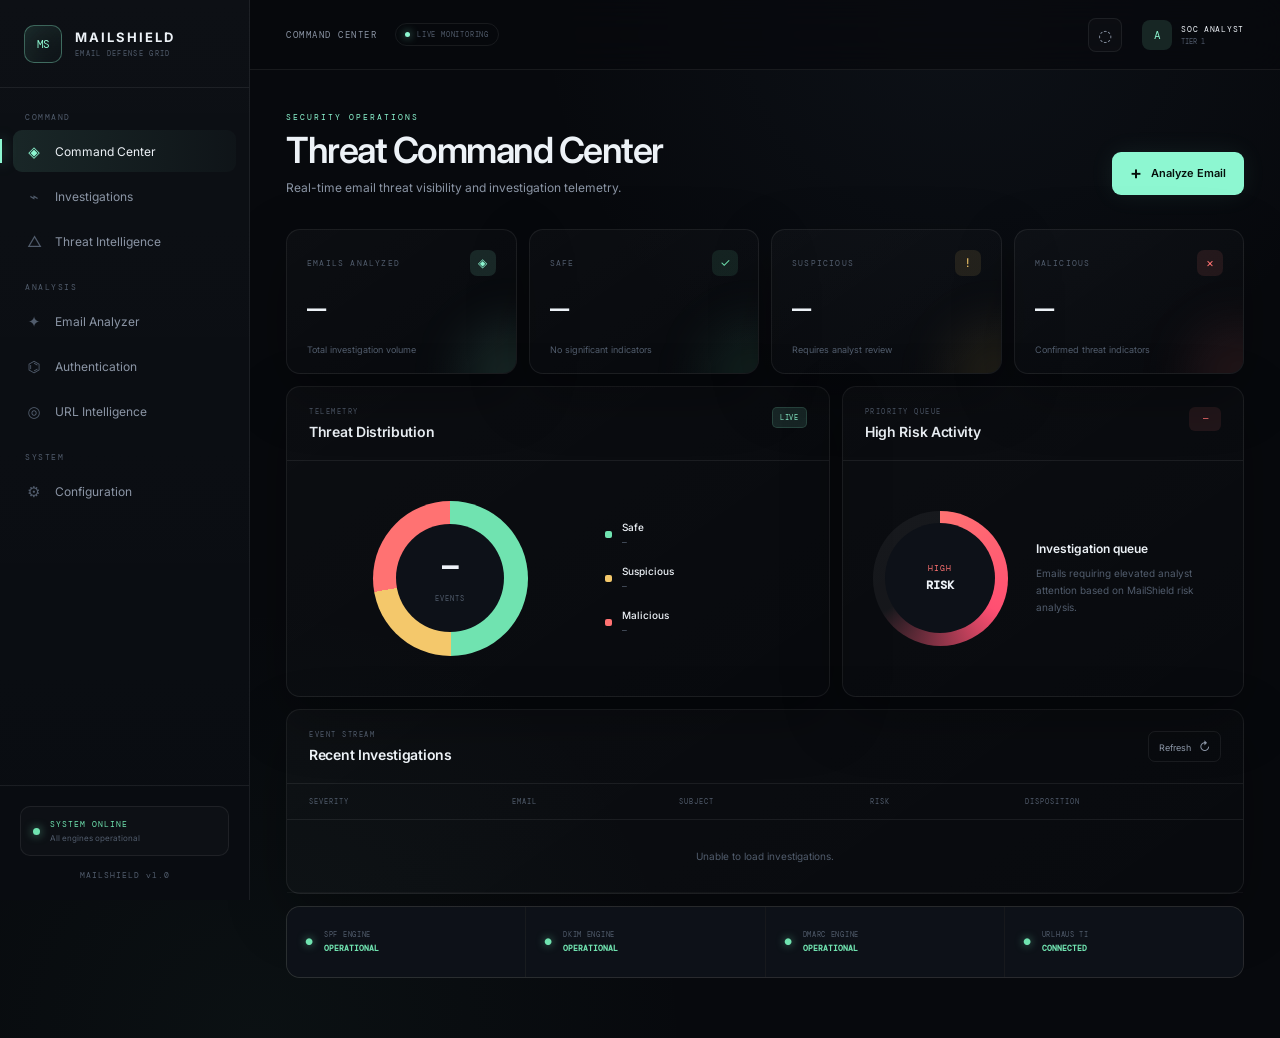
==== commit 4b5457b9: "Fix frontend dashboard and investigation API" ====
--- a/frontend/index.html
+++ b/frontend/index.html
@@ -840,7 +840,7 @@
     </div>
 
 
-    <script src="app.js"></script>
+    <script defer src="./app.js"></script>
 
 </body>
 
